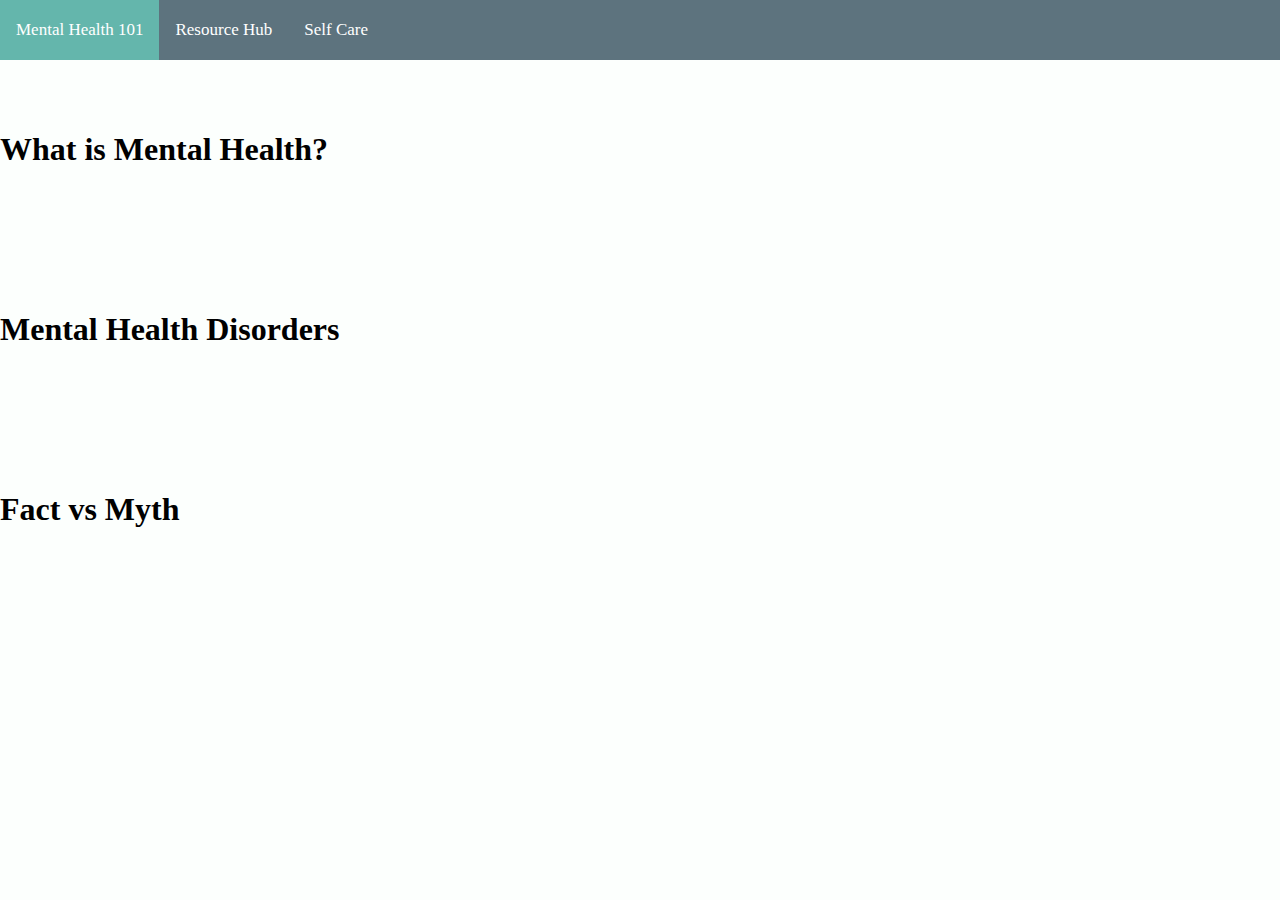
==== index.html @ 30d237d8 "basic layout of site" ====
<!DOCTYPE html>
<html>
<head>
	<meta charset="utf-8">
	<meta name="viewport" content="width=device-width, initial-scale=1">
	<link rel="stylesheet" type="text/css" href="style.css">
	<title>Mental Health 101</title>
</head>
<body>

	<div class="navbar">
		<!-- the current tab has class="current" -->
		<a class="current" href="index.html">Mental Health 101</a>
		<a href="index2.html">Resource Hub</a>
		<a href="index3.html">Self Care</a>
	</div>


	<div class="info section">
		<h1>What is Mental Health?</h1>
	</div>

	<div class="disorders section">
		<h1>Mental Health Disorders</h1>
	</div>

	<div class="facts section">
		<h1>Fact vs Myth</h1>
	</div>


</body>
</html>
---- style.css ----
body {
	margin: 0;
	padding: 0;
	background-color: #FCFFFD;
}


h1, h2, p {

}

h1 {

}

h2 {

}

h3 {

}

p {

}

.section {
	padding: 50px 0px 50px 0px;
}


/*NAVIGATION BAR*/
.navbar {
	background-color: #5D737E;
	overflow: hidden;
}

/* style links (text) in navbar */
.navbar a {
  float: left;
  color: white;
  text-align: center;
  padding: 20px 16px;	/*vertical horizontal*/
  text-decoration: none;	/*don't underline or purple*/
  font-size: 17px;
}

/* on hover, change color of tabs */
.navbar a:hover {
  background-color: #FCFFFD;
  color: black;
}

/* color of current tab */
.navbar a.current {
  background-color: #64B6AC;
  color: white;
 }


/*PAGE: MENTAL HEALTH 101*/

/*.info {
	background-color: #DAFFEF;
}

.disorders {
	background-color: #FCFFFD;
}

.facts {
	background-color: #DAFFEF;
}*/



/*PAGE: RESOURCE HUB*/


/*.support {
	background-color: #DAFFEF;
}

.involved {
	background-color: #FCFFFD;
}*/



/*PAGE: SELF CARE*/

/*.tips {
	background-color: #DAFFEF;
}

.checklist {
	background-color: #FCFFFD;
}

.journal {
	background-color: #DAFFEF;
}*/
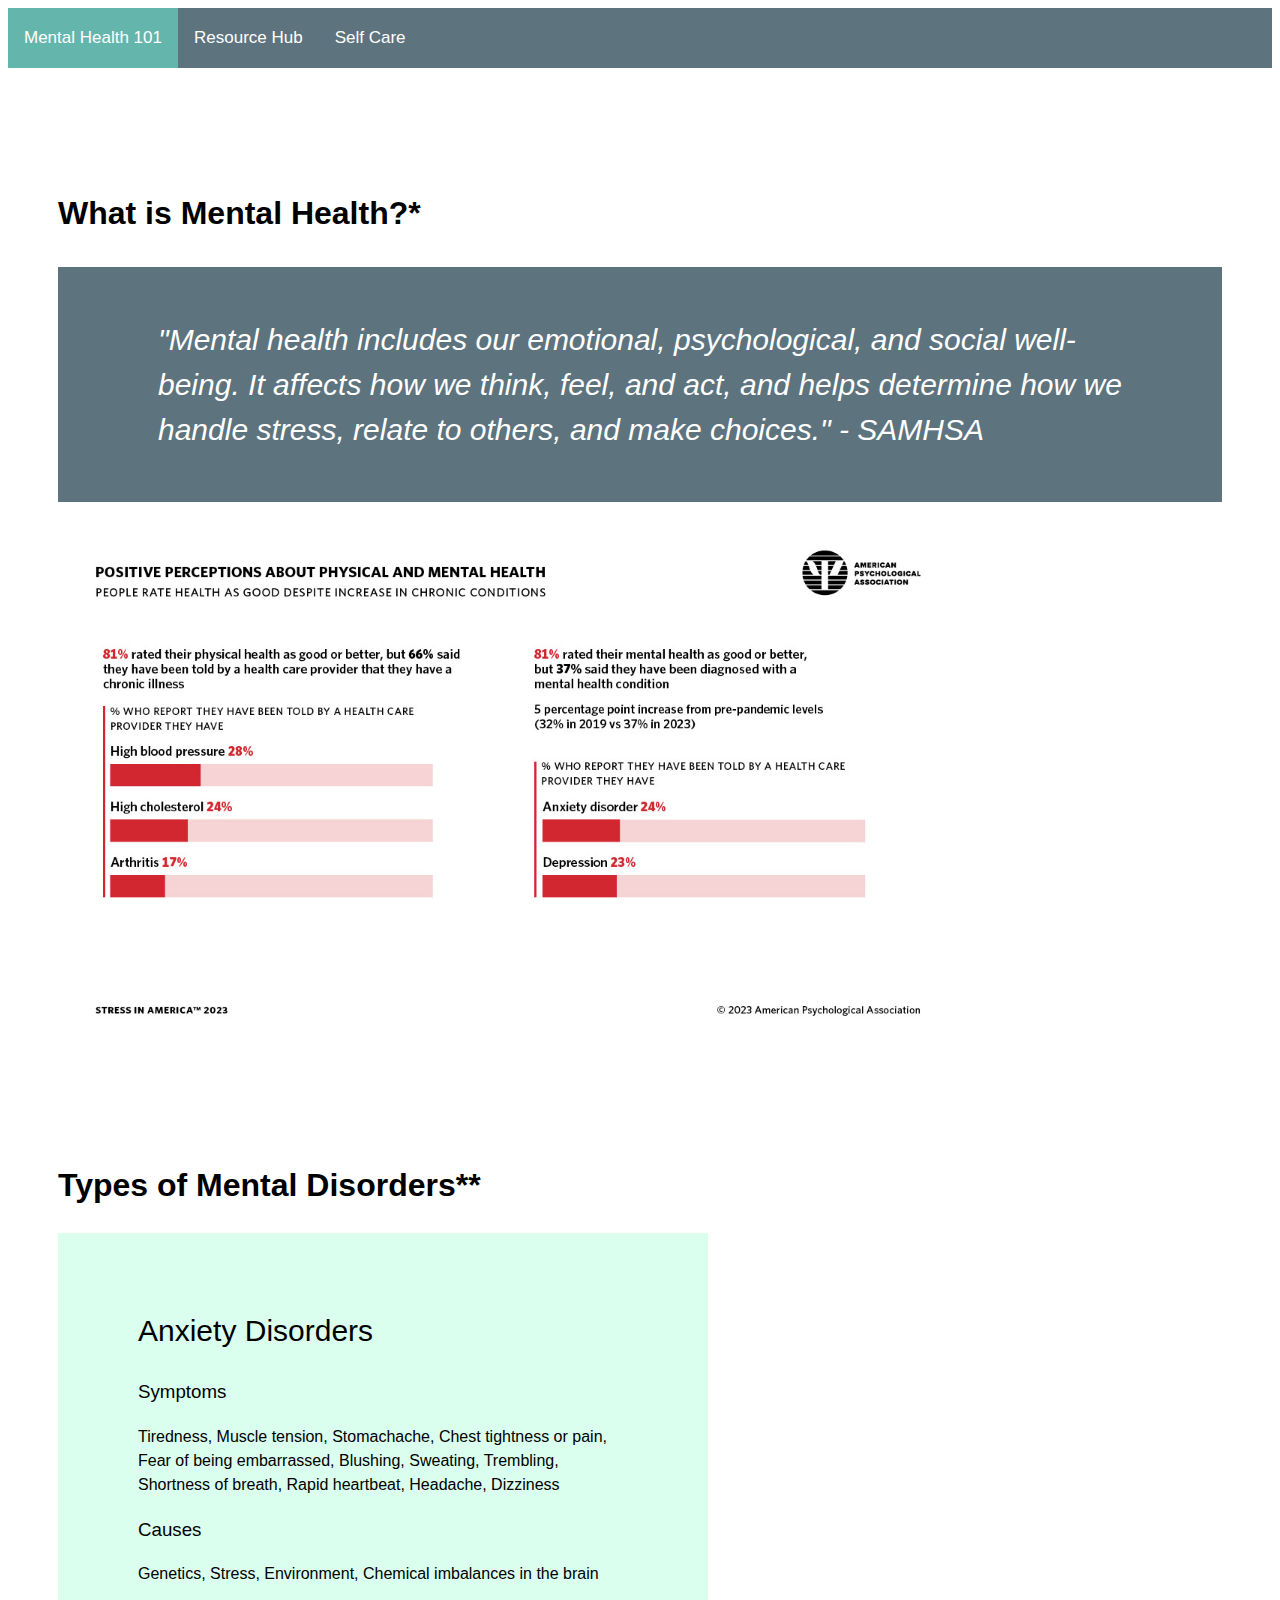
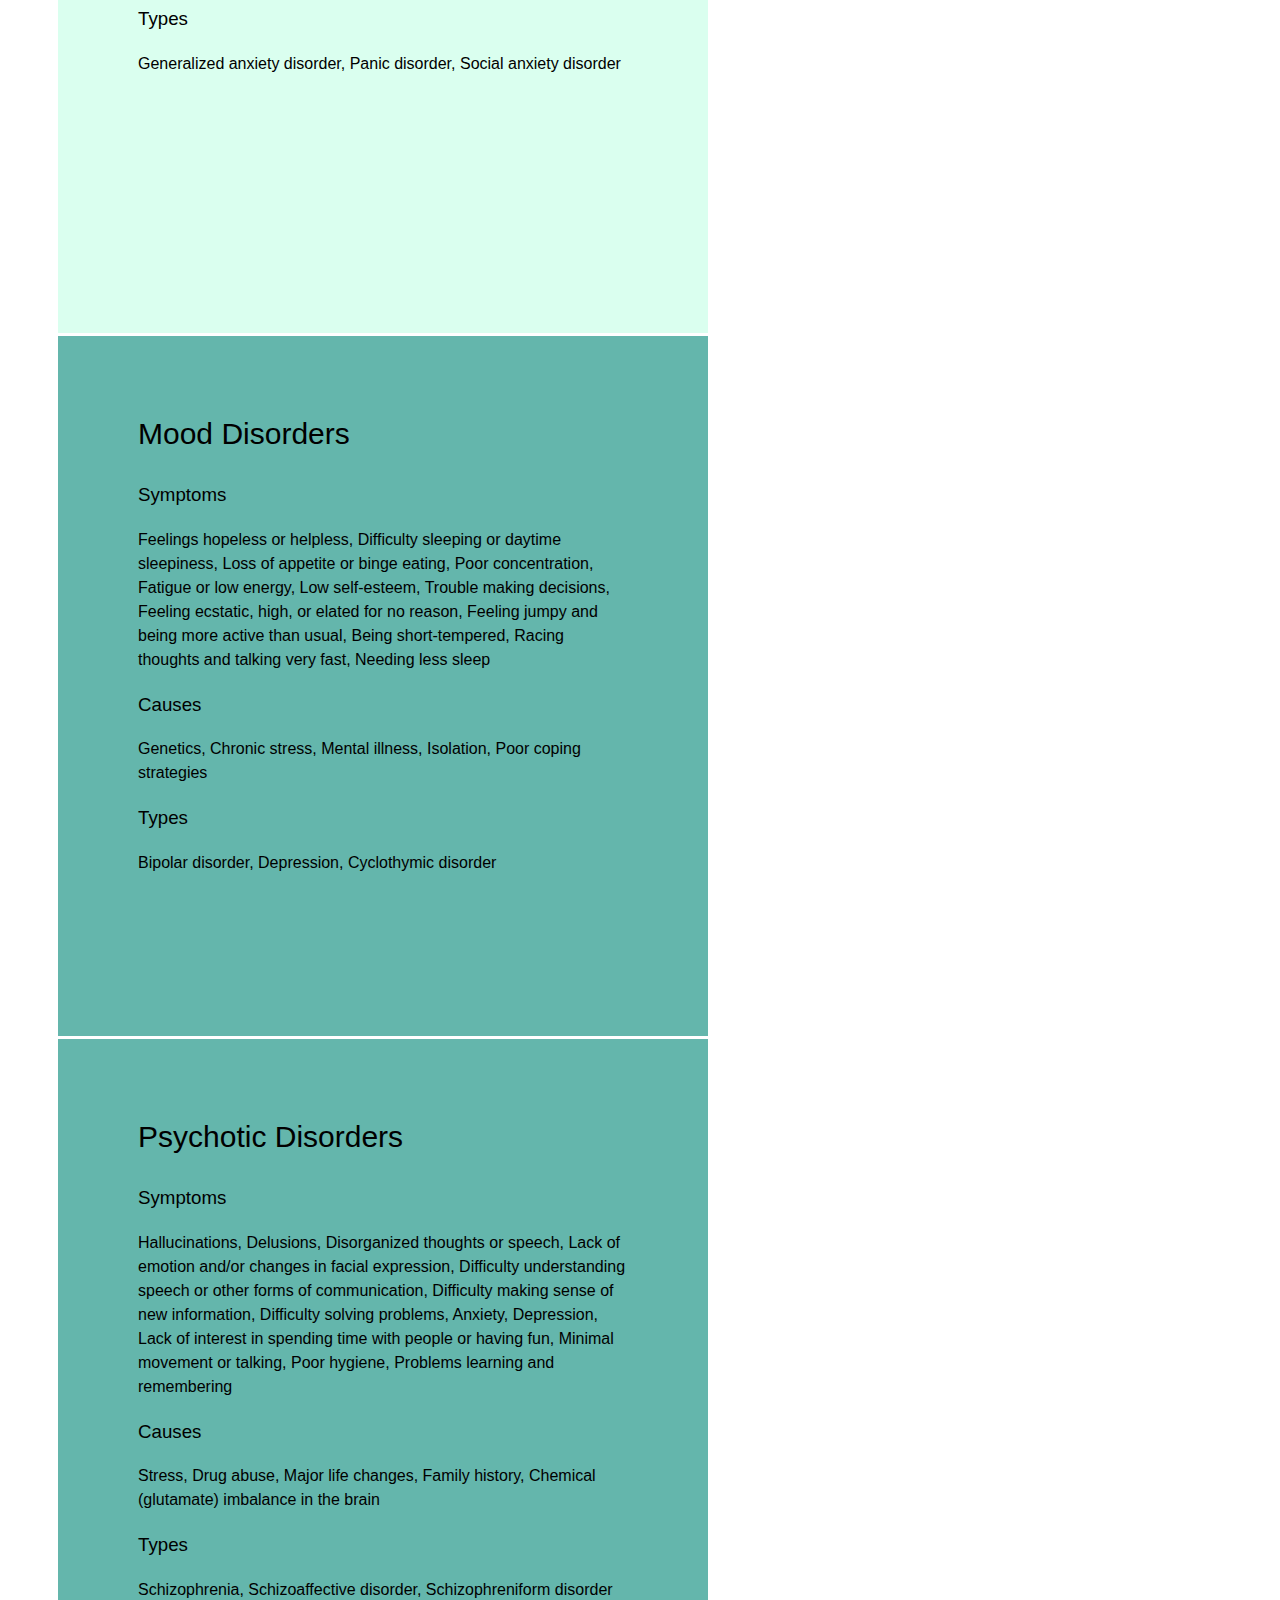
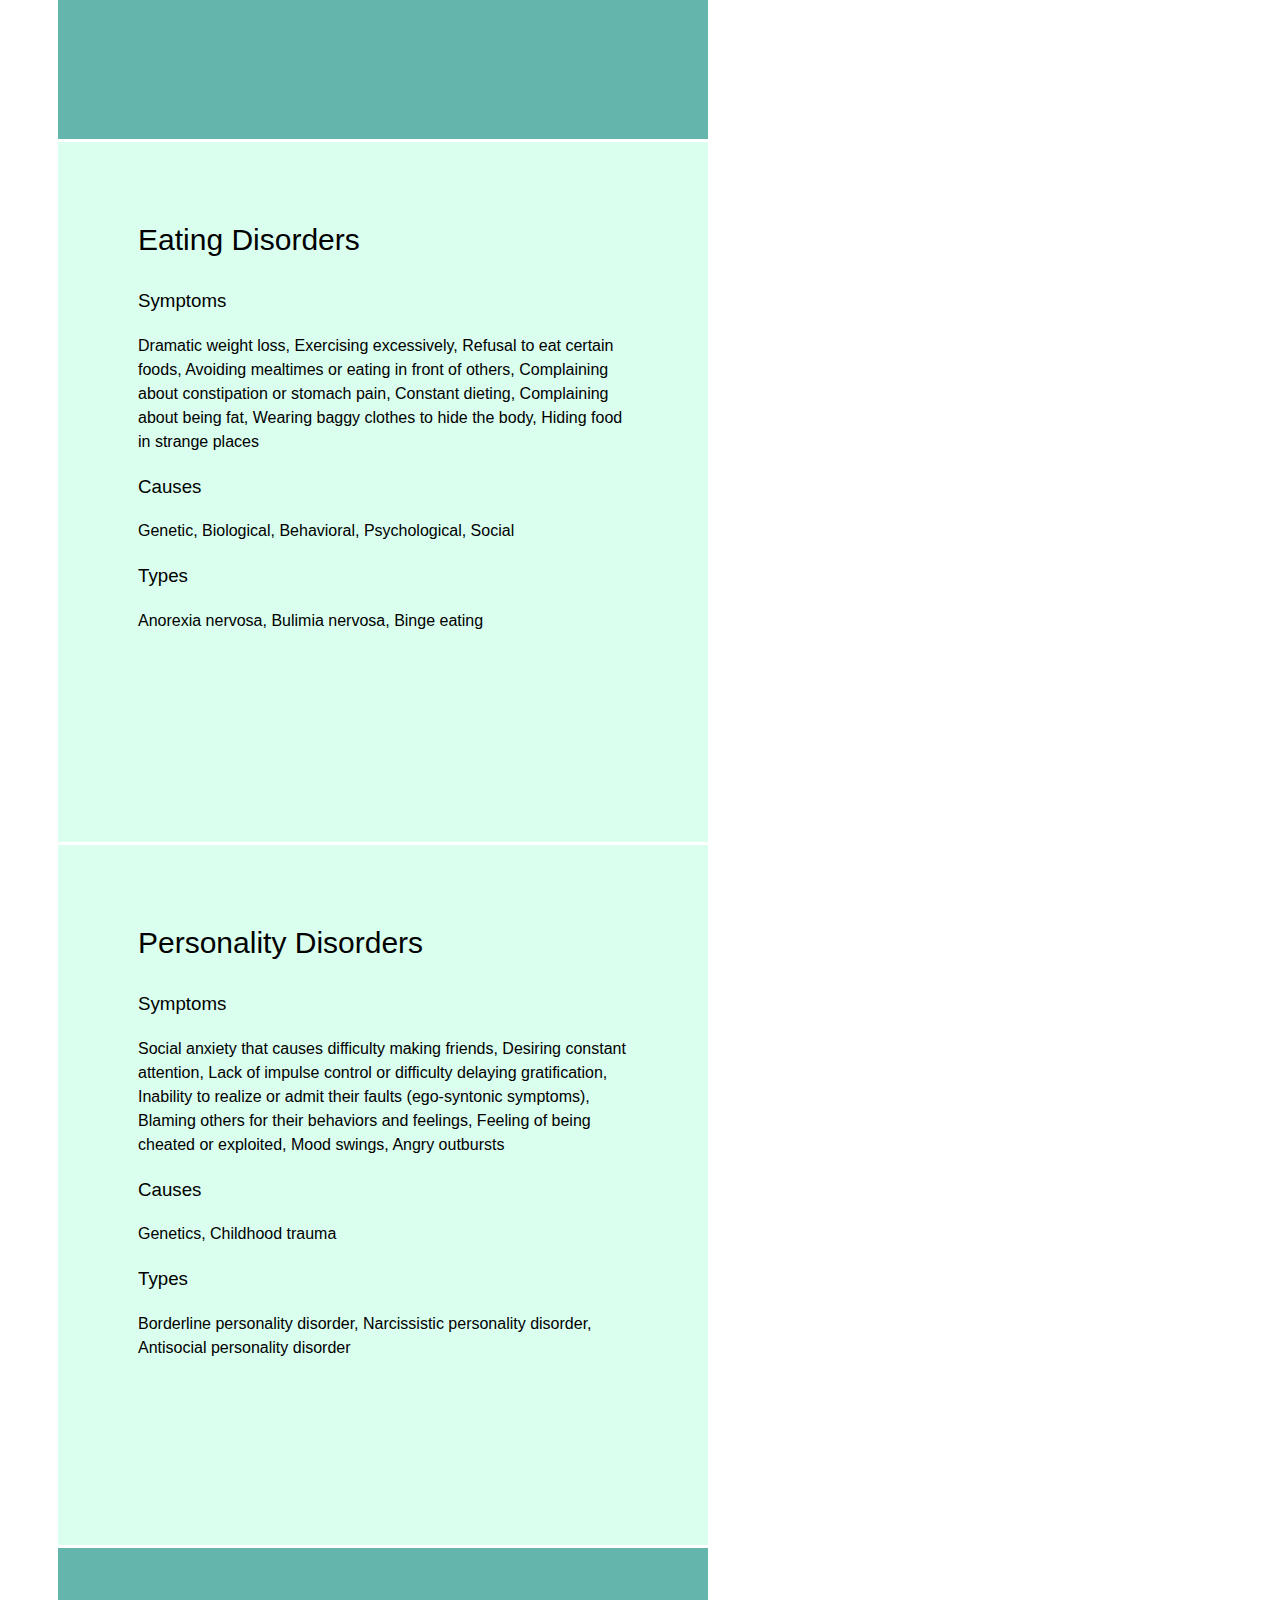
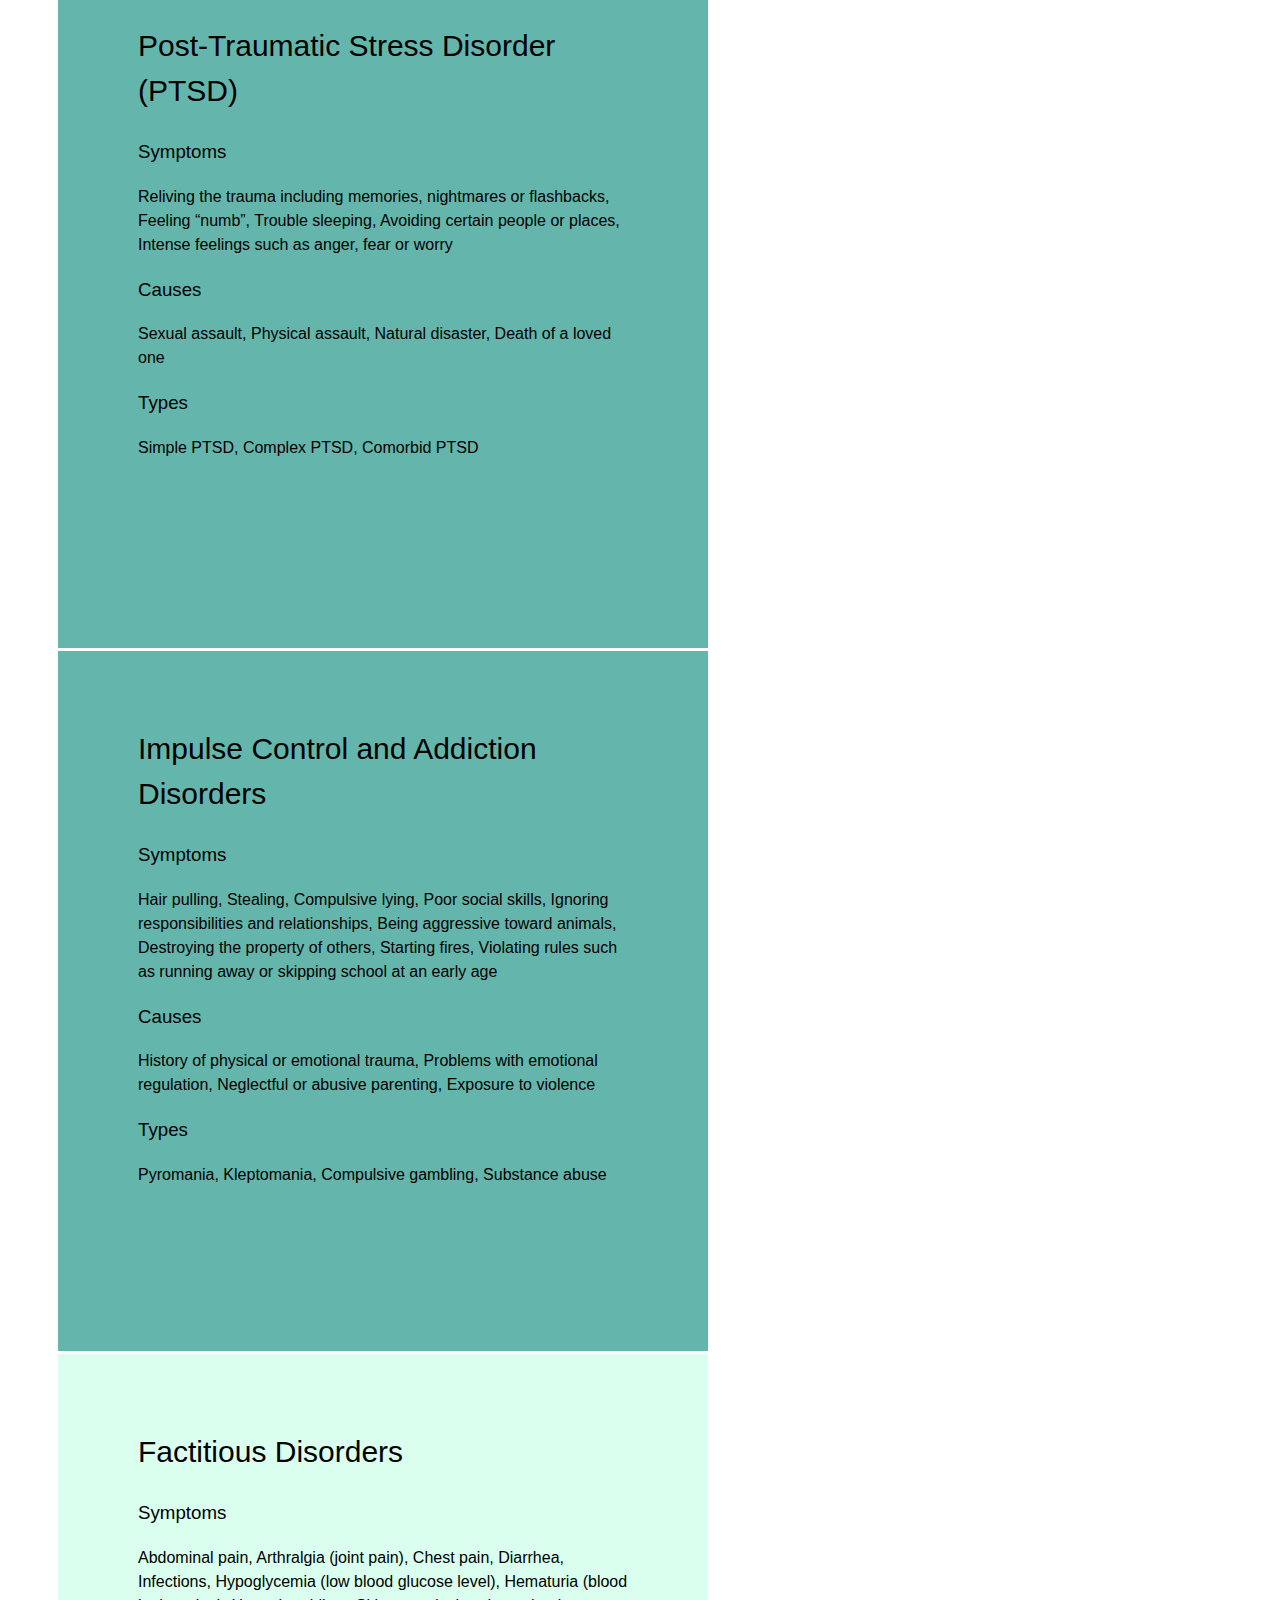
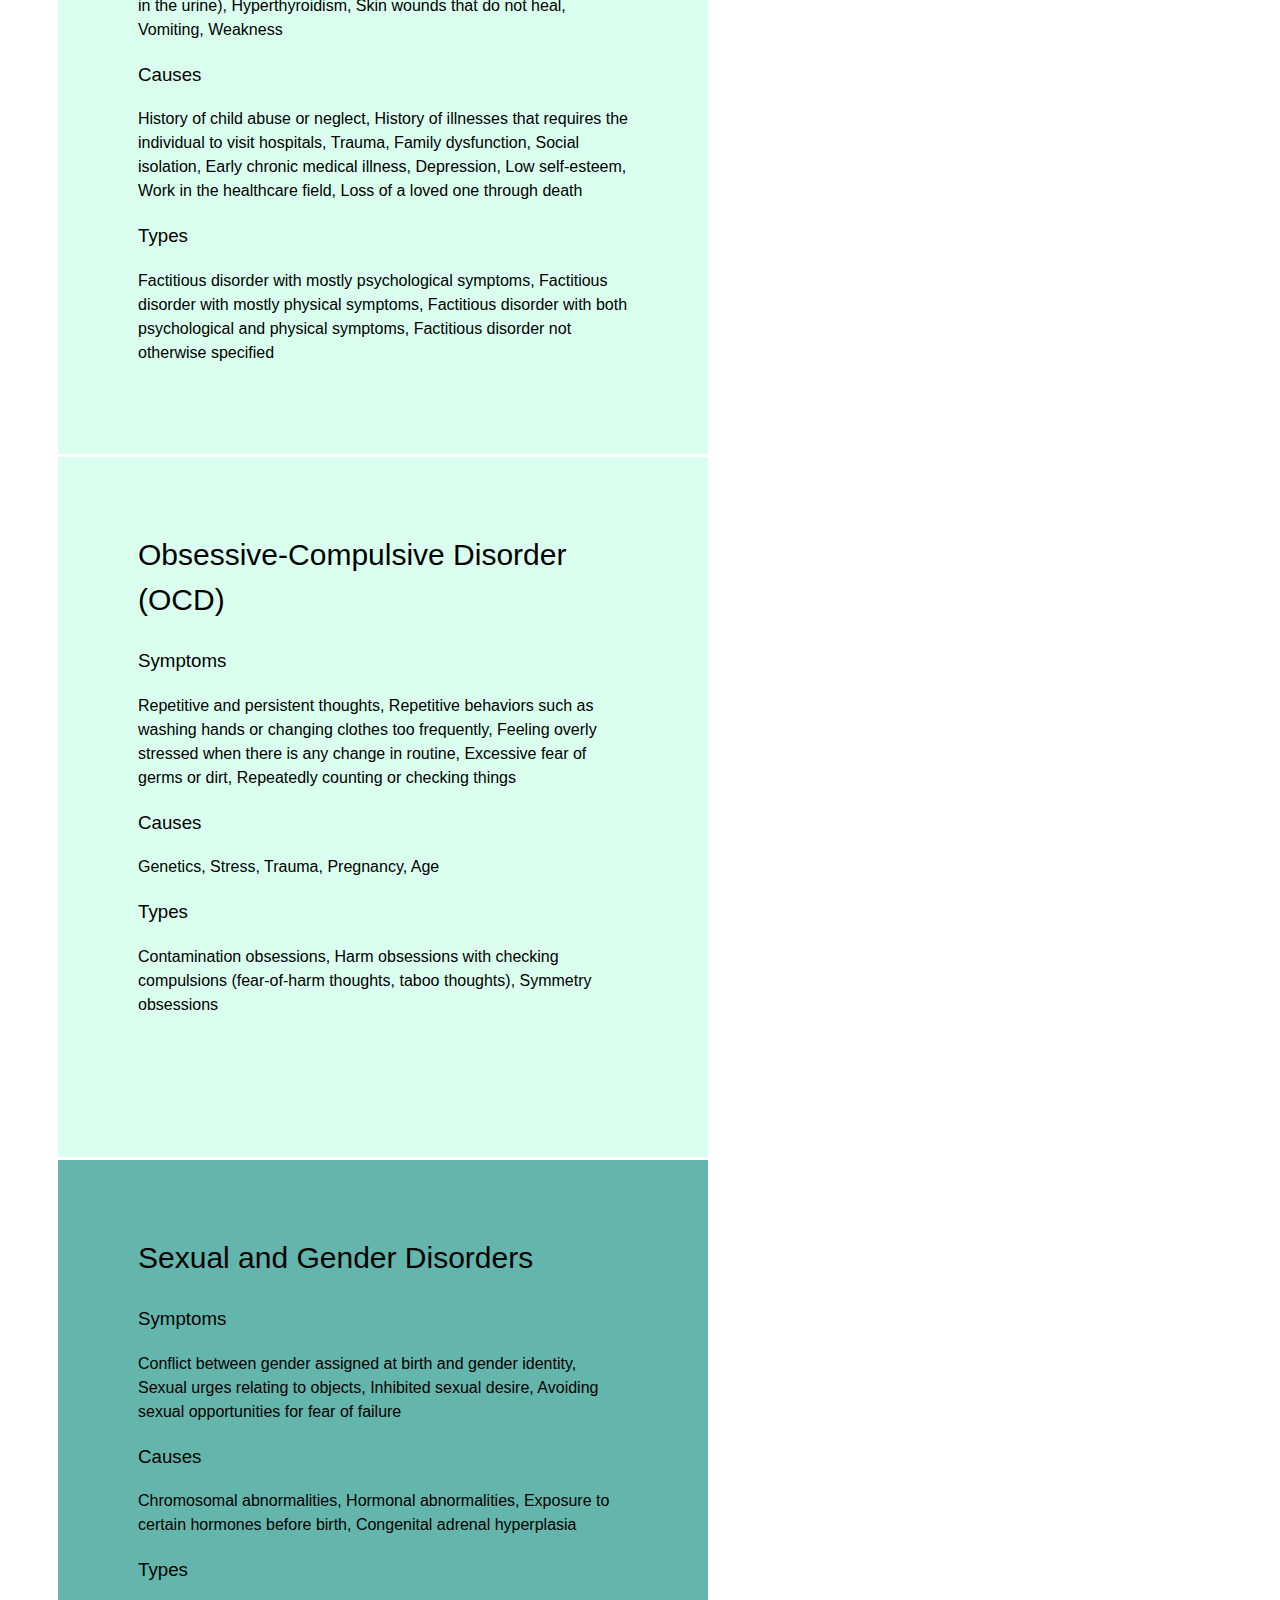
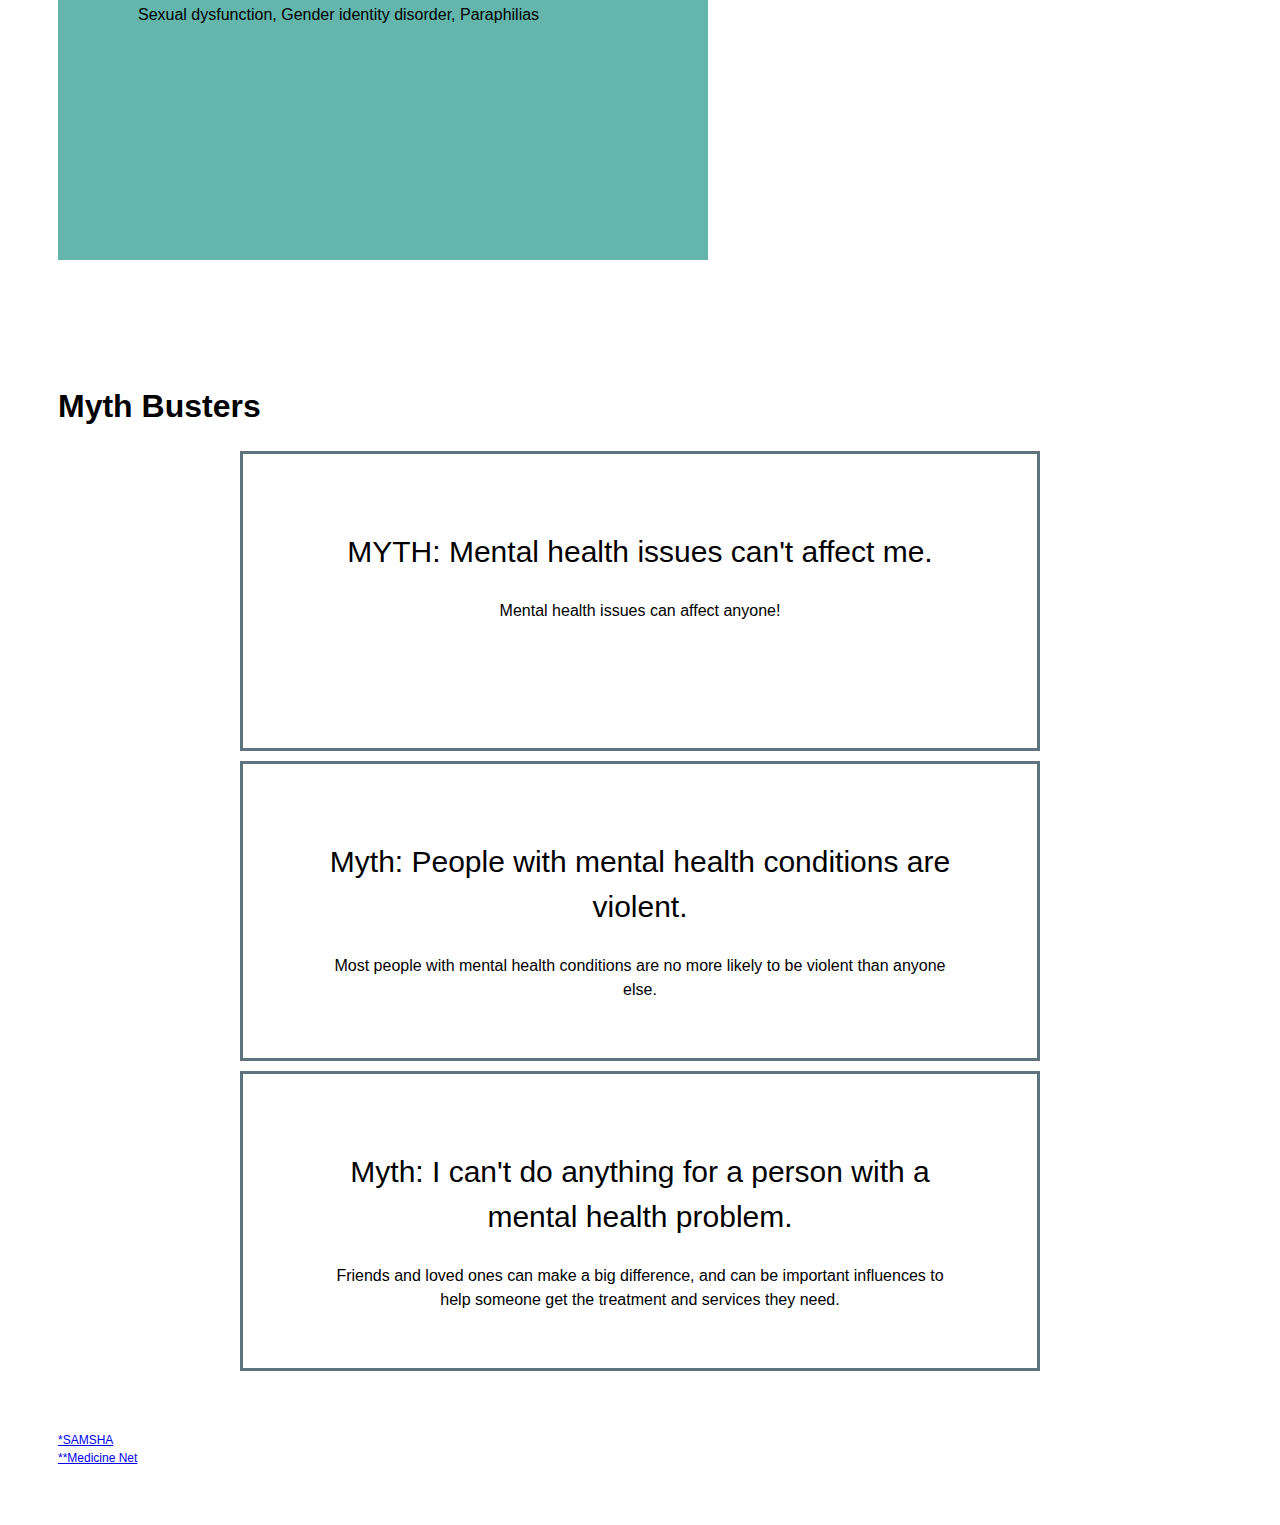
==== commit 0f22ddaf: "added style, content to page one" ====
--- a/index.html
+++ b/index.html
@@ -4,7 +4,7 @@
 	<meta charset="utf-8">
 	<meta name="viewport" content="width=device-width, initial-scale=1">
 	<link rel="stylesheet" type="text/css" href="style.css">
-	<title>Mental Health 101</title>
+	<title>My Mind and Me</title>
 </head>
 <body>
 
@@ -16,17 +16,353 @@
 	</div>
 
 
-	<div class="info section">
-		<h1>What is Mental Health?</h1>
+	<div class="content">
+		<div class="info section">
+			<h1>What is Mental Health?*</h1>
+			<p class="quote">
+				"Mental health includes our emotional, psychological, and social well-being. It affects how we think, feel, and act, and helps determine how we handle stress, relate to others, and make choices." - SAMHSA
+			</p>
+			<img src="APA-infographic.jpg" width="900" height="500">
+		</div>
+
+		<div class="disorders section">
+
+			<h1>Types of Mental Disorders**</h1>
+
+			<div id="anxiety" class="blocktext1">
+				<h2>Anxiety Disorders</h2>
+				<h3>Symptoms</h3>
+				<p>
+					Tiredness,
+					Muscle tension,
+					Stomachache,
+					Chest tightness or pain,
+					Fear of being embarrassed,
+					Blushing,
+					Sweating,
+					Trembling,
+					Shortness of breath,
+					Rapid heartbeat,
+					Headache,
+					Dizziness
+				</p>
+				<h3>Causes</h3>
+				<p>
+					Genetics,
+					Stress,
+					Environment,
+					Chemical imbalances in the brain
+				</p>
+				<h3>Types</h3>
+				<p>
+					Generalized anxiety disorder,
+					Panic disorder,
+					Social anxiety disorder
+				</p>
+			</div>
+
+			<div id="mood" class="blocktext1">
+				<h2>Mood Disorders</h2>
+				<h3>Symptoms</h3>
+				<p>
+					Feelings hopeless or helpless,
+					Difficulty sleeping or daytime sleepiness,
+					Loss of appetite or binge eating,
+					Poor concentration,
+					Fatigue or low energy,
+					Low self-esteem,
+					Trouble making decisions,
+					Feeling ecstatic, high, or elated for no reason,
+					Feeling jumpy and being more active than usual,
+					Being short-tempered,
+					Racing thoughts and talking very fast,
+					Needing less sleep
+				</p>
+				<h3>Causes</h3>
+				<p>
+					Genetics,
+					Chronic stress,
+					Mental illness,
+					Isolation,
+					Poor coping strategies
+				</p>
+				<h3>Types</h3>
+				<p>
+					Bipolar disorder,
+					Depression,
+					Cyclothymic disorder
+				</p>
+			</div>
+
+
+			<div id="psychotic" class="blocktext2">
+				<h2>Psychotic Disorders</h2>
+				<h3>Symptoms</h3>
+				<p>
+					Hallucinations,
+					Delusions,
+					Disorganized thoughts or speech,
+					Lack of emotion and/or changes in facial expression,
+					Difficulty understanding speech or other forms of communication,
+					Difficulty making sense of new information,
+					Difficulty solving problems,
+					Anxiety,
+					Depression,
+					Lack of interest in spending time with people or having fun,
+					Minimal movement or talking,
+					Poor hygiene,
+					Problems learning and remembering
+				</p>
+				<h3>Causes</h3>
+				<p>
+					Stress,
+					Drug abuse,
+					Major life changes,
+					Family history,
+					Chemical (glutamate) imbalance in the brain
+				</p>
+				<h3>Types</h3>
+				<p>
+					Schizophrenia,
+					Schizoaffective disorder,
+					Schizophreniform disorder
+				</p>
+			</div>
+			<div id="eating" class="blocktext2">
+				<h2>Eating Disorders</h2>
+				<h3>Symptoms</h3>
+				<p>
+					Dramatic weight loss,
+					Exercising excessively,
+					Refusal to eat certain foods,
+					Avoiding mealtimes or eating in front of others,
+					Complaining about constipation or stomach pain,
+					Constant dieting,
+					Complaining about being fat,
+					Wearing baggy clothes to hide the body,
+					Hiding food in strange places
+				</p>
+				<h3>Causes</h3>
+				<p>
+					Genetic,
+					Biological,
+					Behavioral,
+					Psychological,
+					Social
+				</p>
+				<h3>Types</h3>
+				<p>
+					Anorexia nervosa,
+					Bulimia nervosa,
+					Binge eating
+				</p>
+			</div>
+			
+
+			<div id="personality" class="blocktext3">
+				<h2>Personality Disorders</h2>
+				<h3>Symptoms</h3>
+				<p>
+					Social anxiety that causes difficulty making friends,
+					Desiring constant attention,
+					Lack of impulse control or difficulty delaying gratification,
+					Inability to realize or admit their faults (ego-syntonic symptoms),
+					Blaming others for their behaviors and feelings,
+					Feeling of being cheated or exploited,
+					Mood swings,
+					Angry outbursts
+				</p>
+				<h3>Causes</h3>
+				<p>
+					Genetics,
+					Childhood trauma
+				</p>
+				<h3>Types</h3>
+				<p>
+					Borderline personality disorder,
+					Narcissistic personality disorder,
+					Antisocial personality disorder
+				</p>
+			</div>
+			<div id="ptsd" class="blocktext3">
+				<h2>Post-Traumatic Stress Disorder (PTSD)</h2>
+				<h3>Symptoms</h3>
+				<p>
+					Reliving the trauma including memories, nightmares or flashbacks,
+					Feeling “numb”,
+					Trouble sleeping,
+					Avoiding certain people or places,
+					Intense feelings such as anger, fear or worry
+				</p>
+				<h3>Causes</h3>
+				<p>
+					Sexual assault, 
+					Physical assault, 
+					Natural disaster, 
+					Death of a loved one
+				</p>
+				<h3>Types</h3>
+				<p>
+					Simple PTSD,
+					Complex PTSD,
+					Comorbid PTSD
+				</p>
+			</div>
+
+
+			<div id="impulse" class="blocktext4">
+				<h2>Impulse Control and Addiction Disorders</h2>
+				<h3>Symptoms</h3>
+				<p>
+					Hair pulling,
+					Stealing,
+					Compulsive lying,
+					Poor social skills,
+					Ignoring responsibilities and relationships,
+					Being aggressive toward animals,
+					Destroying the property of others,
+					Starting fires,
+					Violating rules such as running away or skipping school at an early age
+				</p>
+				<h3>Causes</h3>
+				<p>
+					History of physical or emotional trauma,
+					Problems with emotional regulation,
+					Neglectful or abusive parenting,
+					Exposure to violence
+				</p>
+				<h3>Types</h3>
+				<p>
+					Pyromania,
+					Kleptomania,
+					Compulsive gambling,
+					Substance abuse
+				</p>
+			</div>
+			<div id="factitious" class="blocktext4">
+				<h2>Factitious Disorders</h2>
+				<h3>Symptoms</h3>
+				<p>
+					Abdominal pain,
+					Arthralgia (joint pain),
+					Chest pain,
+					Diarrhea,
+					Infections,
+					Hypoglycemia (low blood glucose level),
+					Hematuria (blood in the urine),
+					Hyperthyroidism,
+					Skin wounds that do not heal,
+					Vomiting,
+					Weakness
+				</p>
+				<h3>Causes</h3>
+				<p>
+					History of child abuse or neglect,
+					History of illnesses that requires the individual to visit hospitals,
+					Trauma,
+					Family dysfunction,
+					Social isolation,
+					Early chronic medical illness,
+					Depression,
+					Low self-esteem,
+					Work in the healthcare field,
+					Loss of a loved one through death
+				</p>
+				<h3>Types</h3>
+				<p>
+					Factitious disorder with mostly psychological symptoms,
+					Factitious disorder with mostly physical symptoms,
+					Factitious disorder with both psychological and physical symptoms,
+					Factitious disorder not otherwise specified
+				</p>
+			</div>
+
+
+			<div id="ocd" class="blocktext5">
+				<h2>Obsessive-Compulsive Disorder (OCD)</h2>
+				<h3>Symptoms</h3>
+				<p>
+					Repetitive and persistent thoughts,
+					Repetitive behaviors such as washing hands or changing clothes too frequently,
+					Feeling overly stressed when there is any change in routine,
+					Excessive fear of germs or dirt,
+					Repeatedly counting or checking things
+				</p>
+				<h3>Causes</h3>
+				<p>
+					Genetics,
+					Stress,
+					Trauma,
+					Pregnancy,
+					Age
+				</p>
+				<h3>Types</h3>
+				<p>
+					Contamination obsessions,
+					Harm obsessions with checking compulsions (fear-of-harm thoughts, taboo thoughts),
+					Symmetry obsessions
+				</p>
+			</div>
+			<div id="sexual" class="blocktext5">
+				<h2>Sexual and Gender Disorders</h2>
+				<h3>Symptoms</h3>
+				<p>
+					Conflict between gender assigned at birth and gender identity,
+					Sexual urges relating to objects,
+					Inhibited sexual desire,
+					Avoiding sexual opportunities for fear of failure
+				</p>
+				<h3>Causes</h3>
+				<p>
+					Chromosomal abnormalities,
+					Hormonal abnormalities,
+					Exposure to certain hormones before birth,
+					Congenital adrenal hyperplasia
+				</p>
+				<h3>Types</h3>
+				<p>
+					Sexual dysfunction,
+					Gender identity disorder,
+					Paraphilias
+				</p>
+			</div>
+
+		</div>
+
+		<div class="facts section">
+			<h1>Myth Busters</h1>
+
+			<div class="blocktext6">
+				<h2>MYTH: Mental health issues can't affect me.</h2>
+				<p>
+					Mental health issues can affect anyone!
+				</p>
+			</div>
+
+			<div class="blocktext6">
+				<h2>Myth: People with mental health conditions are violent.</h2>
+				<p>
+					Most people with mental health conditions are no more likely to be violent than anyone else.
+				</p>
+			</div>
+
+			<div class="blocktext6">
+				<h2>Myth: I can't do anything for a person with a mental health problem.</h2>
+				<p>
+					Friends and loved ones can make a big difference, and can be important influences to help someone get the treatment and services they need.
+				</p>
+			</div>
+
+
+		</div>		
+
+		<div class="credits">
+			<a href="https://www.samhsa.gov/mental-health">*SAMSHA</a>
+			<br>
+			<a href="https://www.medicinenet.com/what_are_the_10_types_of_mental_disorders/article.htm">**Medicine Net</a>
+		</div>
 	</div>
 
-	<div class="disorders section">
-		<h1>Mental Health Disorders</h1>
-	</div>
-
-	<div class="facts section">
-		<h1>Fact vs Myth</h1>
-	</div>
 
 
 </body>
--- a/style.css
+++ b/style.css
@@ -1,3 +1,6 @@
+<style>
+@import url('https://fonts.googleapis.com/css2?family=Archivo+Black&family=Lato:ital,wght@0,100;0,300;0,400;0,700;0,900;1,100;1,300;1,400;1,700;1,900&display=swap')
+</style>
 
 body {
 	margin: 0;
@@ -6,24 +9,29 @@
 }
 
 
-h1, h2, p {
-
-}
-
 h1 {
-
+	font-family: "Archivo Black", sans-serif;
+  font-weight: 600;
+  font-style: normal;
 }
 
 h2 {
-
+	font-family: "Lato", sans-serif;
+  font-weight: 400;
+  font-style: normal;
+  font-size: 30px;
 }
 
 h3 {
-
+	font-family: "Lato", sans-serif;
+  font-weight: 400;
+  font-style: normal;
 }
 
-p {
-
+p, li, .navbar {
+	font-family: "Lato", sans-serif;
+  font-weight: 400;
+  font-style: normal;
 }
 
 .section {
@@ -60,20 +68,64 @@
  }
 
 
+/*CONTENT*/
+.content {
+	margin: ;
+	padding: 50px;
+	line-height: 1.5;
+}
+
+
+.blocktext1, .blocktext2, .blocktext3, .blocktext4, .blocktext5 {
+	width: 650px;
+	height: 700px;
+	display: inline-block;
+	text-align: left;
+	padding: 50px 80px 50px 80px;
+	vertical-align: text-top;
+	box-sizing: border-box;
+}
+
+
+.blocktext6 {
+	width: 800px;
+	height: 300px;
+	text-align: center;
+	padding: 50px 80px 50px 80px;
+	vertical-align: text-top;
+	box-sizing: border-box;
+	border-style: solid;
+	border-color: #5D737E;
+	display:block;
+  margin: 0 auto;
+  margin-bottom: 10px;
+}
+
 /*PAGE: MENTAL HEALTH 101*/
 
-/*.info {
+.quote {
+	padding: 50px 100px 50px 100px;
+	font-family: "Lato", sans-serif;
+  font-weight: 500;
+  font-style: italic;
+  font-size: 30px;
+  background-color: #5D737E;
+  color: white;
+}
+
+#anxiety, #eating, #personality, #factitious, #ocd {
 	background-color: #DAFFEF;
 }
 
-.disorders {
-	background-color: #FCFFFD;
+#mood, #psychotic, #ptsd, #impulse, #sexual {
+	background-color: #64B6AC;
 }
 
-.facts {
-	background-color: #DAFFEF;
+
+/*#myth1 {
+	border-style: solid;
+	border-color: #5D737E;
 }*/
-
 
 
 /*PAGE: RESOURCE HUB*/
@@ -101,4 +153,14 @@
 
 .journal {
 	background-color: #DAFFEF;
-}*/+}*/
+
+
+.credits {
+	font-family: "Lato", sans-serif;
+  font-weight: 400;
+  font-style: normal;
+  font-size: 12px;
+  color: gray;
+  text-decoration: none;
+}